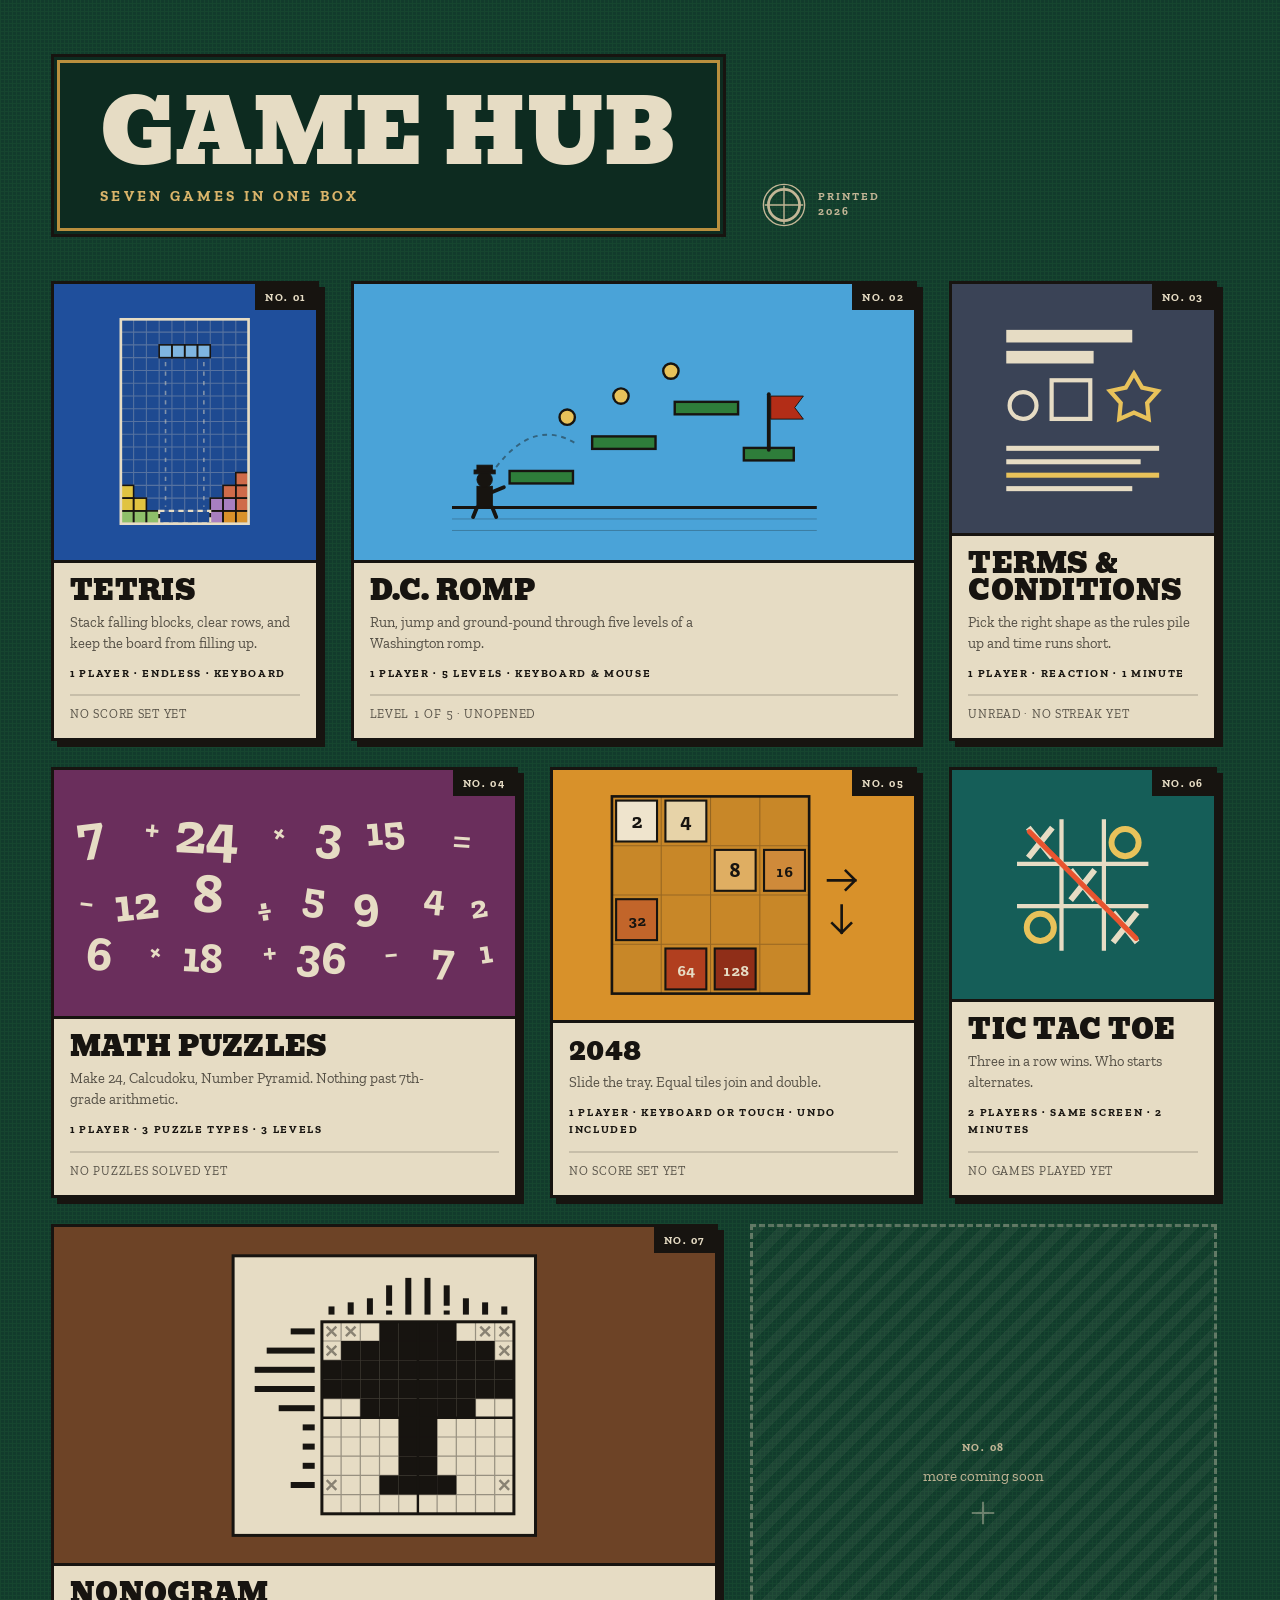
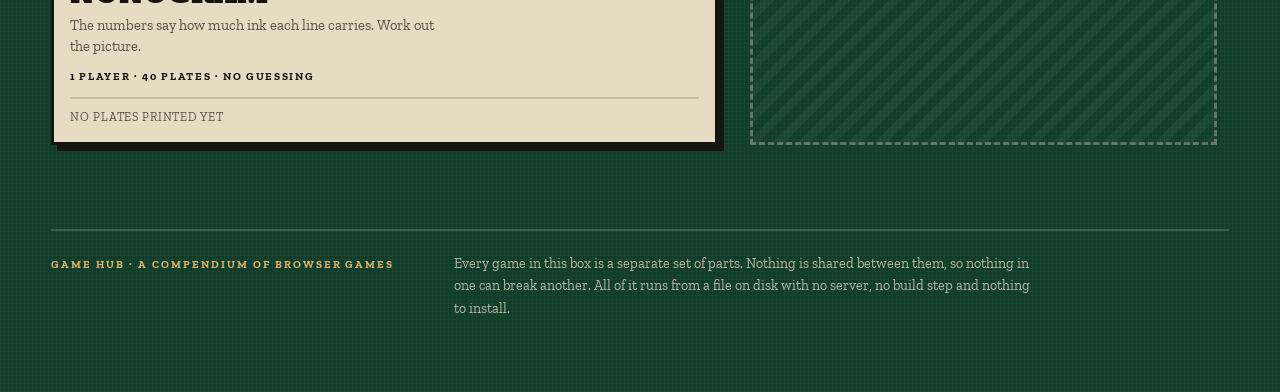
==== index.html @ 022b52f9 "Terms & Conditions: a How to play drawer on the menu The menu said one line and nothing else, delibe" ====
<!DOCTYPE html>
<html lang="en">
<head>
<meta charset="UTF-8">
<meta name="viewport" content="width=device-width, initial-scale=1.0">
<title>Game Hub</title>
<meta name="description" content="A boxed compendium of small browser games. Seven printed boards, one table, room for the next one.">
<link rel="stylesheet" href="type.css">
<link rel="stylesheet" href="hub.css">
</head>
<body>

<header class="lid">
  <div class="lid__plate">
    <h1 class="lid__word">Game&nbsp;Hub</h1>
    <p class="lid__set"><span data-count>&nbsp;</span> games in one box</p>
  </div>
  <div class="lid__stamp">
    <svg class="rosette" viewBox="0 0 48 48" aria-hidden="true" focusable="false">
      <circle cx="24" cy="24" r="22.5" fill="none" stroke="currentColor" stroke-width="1.5"/>
      <circle cx="24" cy="24" r="17" fill="none" stroke="currentColor" stroke-width="3"/>
      <path d="M24 3v42M3 24h42" stroke="currentColor" stroke-width="1.5"/>
    </svg>
    <p class="lid__printed">Printed<br>2026</p>
  </div>
</header>

<main class="tray">

  <!-- ── NO. 01 ─────────────────────────────────────────────── -->
  <a class="board board--tetris" href="games/tetris/index.html">
    <span class="board__field">
      <svg class="board__art" viewBox="0 0 130 202" role="img" aria-label="A printed Tetris well part filled, with a four-square bar falling toward the gap that completes the bottom row">
        <rect x="5" y="5" width="120" height="192" class="ink-fill-8"/>
        <g class="ink-line-15" stroke-width="1"><path d="M17 5v192M29 5v192M41 5v192M53 5v192M65 5v192M77 5v192M89 5v192M101 5v192M113 5v192M5 17h120M5 29h120M5 41h120M5 53h120M5 65h120M5 77h120M5 89h120M5 101h120M5 113h120M5 125h120M5 137h120M5 149h120M5 161h120M5 173h120M5 185h120"/></g>
        <g class="art-piece">
          <rect x="113" y="149" width="12" height="12" fill="#cf6b4a"/><rect x="5" y="161" width="12" height="12" fill="#e0c341"/><rect x="101" y="161" width="12" height="12" fill="#cf6b4a"/><rect x="113" y="161" width="12" height="12" fill="#cf6b4a"/><rect x="5" y="173" width="12" height="12" fill="#e0c341"/><rect x="17" y="173" width="12" height="12" fill="#e0c341"/><rect x="89" y="173" width="12" height="12" fill="#a87fc0"/><rect x="101" y="173" width="12" height="12" fill="#a87fc0"/><rect x="113" y="173" width="12" height="12" fill="#cf6b4a"/><rect x="5" y="185" width="12" height="12" fill="#8fbf6a"/><rect x="17" y="185" width="12" height="12" fill="#8fbf6a"/><rect x="29" y="185" width="12" height="12" fill="#8fbf6a"/><rect x="89" y="185" width="12" height="12" fill="#a87fc0"/><rect x="101" y="185" width="12" height="12" fill="#d8912a"/><rect x="113" y="185" width="12" height="12" fill="#d8912a"/><rect x="41" y="29" width="12" height="12" fill="#7fb5e0"/><rect x="53" y="29" width="12" height="12" fill="#7fb5e0"/><rect x="65" y="29" width="12" height="12" fill="#7fb5e0"/><rect x="77" y="29" width="12" height="12" fill="#7fb5e0"/>
          <g fill="none" stroke="#171410" stroke-width="1.5"><rect x="113" y="149" width="12" height="12"/><rect x="5" y="161" width="12" height="12"/><rect x="101" y="161" width="12" height="12"/><rect x="113" y="161" width="12" height="12"/><rect x="5" y="173" width="12" height="12"/><rect x="17" y="173" width="12" height="12"/><rect x="89" y="173" width="12" height="12"/><rect x="101" y="173" width="12" height="12"/><rect x="113" y="173" width="12" height="12"/><rect x="5" y="185" width="12" height="12"/><rect x="17" y="185" width="12" height="12"/><rect x="29" y="185" width="12" height="12"/><rect x="89" y="185" width="12" height="12"/><rect x="101" y="185" width="12" height="12"/><rect x="113" y="185" width="12" height="12"/><rect x="41" y="29" width="12" height="12"/><rect x="53" y="29" width="12" height="12"/><rect x="65" y="29" width="12" height="12"/><rect x="77" y="29" width="12" height="12"/></g>
        </g>
        <path d="M47 45V181M83 45V181" fill="none" stroke="currentColor" stroke-width="1.5" opacity=".5" stroke-dasharray="4 5"/>
        <rect x="41" y="185" width="48" height="12" fill="none" stroke="currentColor" stroke-width="2" stroke-dasharray="5 4"/>
        <rect x="5" y="5" width="120" height="192" fill="none" stroke="currentColor" stroke-width="2.5"/>
      </svg>
      <span class="board__no">No.&nbsp;01</span>
    </span>
    <span class="board__foot">
      <span class="board__title">Tetris</span>
      <span class="board__rule">Stack falling blocks, clear rows, and keep the board from filling up.</span>
      <span class="board__spec">1 player · endless · keyboard</span>
      <span class="board__record" data-record="tetris">Reading the box&hellip;</span>
    </span>
  </a>

  <!-- ── NO. 02 ─────────────────────────────────────────────── -->
  <a class="board board--romp" href="games/dc-romp/index.html">
    <span class="board__field">
      <svg class="board__art" viewBox="0 0 380 250" role="img" aria-label="A printed side-on platform run with a figure, floating platforms and a finish flag">
        <path d="M0 214h380" stroke="currentColor" stroke-width="3"/>
        <g class="ink-line-15" stroke-width="1"><path d="M0 226h380M0 238h380"/></g>
        <g class="pf">
          <rect x="60" y="176" width="66" height="13"/>
          <rect x="146" y="140" width="66" height="13"/>
          <rect x="232" y="104" width="66" height="13"/>
          <rect x="304" y="152" width="52" height="13"/>
        </g>
        <!-- the runner -->
        <g class="runner" transform="translate(22 178)">
          <rect x="4" y="14" width="16" height="22"/>
          <circle cx="12" cy="7" r="8"/>
          <rect x="1" y="-3" width="22" height="4"/>
          <rect x="4" y="-8" width="16" height="6"/>
          <path d="M4 36 0 46M20 36l4 10" stroke-width="4" stroke-linecap="round" fill="none"/>
          <path d="M20 20l12-5" stroke-width="4" stroke-linecap="round" fill="none"/>
        </g>
        <!-- arc of the jump -->
        <path class="arc" d="M46 172q40-52 84-24" fill="none" stroke-width="2" stroke-dasharray="5 5"/>
        <!-- collectibles -->
        <g class="pickup">
          <circle cx="120" cy="120" r="8"/><circle cx="176" cy="98" r="8"/><circle cx="228" cy="72" r="8"/>
        </g>
        <!-- flag -->
        <g class="flag" transform="translate(330 96)">
          <path d="M0 0v58" stroke-width="4" stroke-linecap="round" fill="none"/>
          <path d="M2 2h34l-9 12 9 12H2z"/>
        </g>
      </svg>
      <span class="board__no">No.&nbsp;02</span>
    </span>
    <span class="board__foot">
      <span class="board__title">D.C. Romp</span>
      <span class="board__rule">Run, jump and ground-pound through five levels of a Washington romp.</span>
      <span class="board__spec">1 player · 5 levels · keyboard &amp; mouse</span>
      <span class="board__record" data-record="romp">Reading the box&hellip;</span>
    </span>
  </a>

  <!-- ── NO. 03 ─────────────────────────────────────────────── -->
  <a class="board board--terms" href="games/terms-and-conditions/index.html">
    <span class="board__field">
      <svg class="board__art" viewBox="0 0 250 250" role="img" aria-label="A printed slip: a bold headline over three shapes of different sizes, with lines of small print below, one of them marked">
        <g fill="currentColor">
          <rect x="34" y="32" width="150" height="15"/>
          <rect x="34" y="57" width="104" height="15"/>
        </g>
        <g fill="none" stroke="currentColor" stroke-width="5" stroke-linejoin="miter">
          <circle cx="54" cy="122" r="16"/>
          <rect x="88" y="92" width="46" height="46"/>
        </g>
        <path class="mark-clause" d="M186 84L195.7 100.7L214.5 104.7L201.7 119.1L203.6 138.3L186 130.5L168.4 138.3L170.3 119.1L157.5 104.7L176.3 100.7z" fill="none" stroke-width="5" stroke-linejoin="miter"/>
        <g fill="currentColor">
          <rect x="34" y="170" width="182" height="6"/>
          <rect x="34" y="186" width="160" height="6"/>
          <rect x="34" y="218" width="150" height="6"/>
        </g>
        <rect class="mark-clause-lit" x="34" y="202" width="182" height="6"/>
      </svg>
      <span class="board__no">No.&nbsp;03</span>
    </span>
    <span class="board__foot">
      <span class="board__title">Terms &amp; Conditions</span>
      <span class="board__rule">Pick the right shape as the rules pile up and time runs short.</span>
      <span class="board__spec">1 player · reaction · 1 minute</span>
      <span class="board__record" data-record="terms">Reading the box&hellip;</span>
    </span>
  </a>

  <!-- ── NO. 04 ─────────────────────────────────────────────── -->
  <a class="board board--math" href="games/math-puzzles/index.html">
    <span class="board__field">
      <svg class="board__art" viewBox="16 8 452 188" role="img" aria-label="Printed numerals and arithmetic signs scattered loose across the board">
        <g fill="currentColor" font-family="Slab, Georgia, serif" font-weight="700" text-anchor="middle">
          <text x="38" y="58" font-size="58" transform="rotate(-7 38 58)">7</text>
          <text x="100" y="46" font-size="38" transform="rotate(6 100 46)">+</text>
          <text x="158" y="60" font-size="62" transform="rotate(3 158 60)">24</text>
          <text x="238" y="48" font-size="34" transform="rotate(-11 238 48)">×</text>
          <text x="288" y="58" font-size="54" transform="rotate(8 288 58)">3</text>
          <text x="350" y="50" font-size="44" transform="rotate(-5 350 50)">15</text>
          <text x="430" y="58" font-size="36" transform="rotate(4 430 58)">=</text>
          <text x="30" y="124" font-size="36" transform="rotate(7 30 124)">−</text>
          <text x="86" y="130" font-size="50" transform="rotate(-6 86 130)">12</text>
          <text x="160" y="122" font-size="60" transform="rotate(4 160 122)">8</text>
          <text x="222" y="132" font-size="38" transform="rotate(-9 222 132)">÷</text>
          <text x="272" y="122" font-size="46" transform="rotate(9 272 122)">5</text>
          <text x="330" y="130" font-size="52" transform="rotate(-4 330 130)">9</text>
          <text x="400" y="120" font-size="40" transform="rotate(6 400 120)">4</text>
          <text x="450" y="128" font-size="34" transform="rotate(-10 450 128)">2</text>
          <text x="44" y="184" font-size="52" transform="rotate(5 44 184)">6</text>
          <text x="106" y="174" font-size="32" transform="rotate(-8 106 174)">×</text>
          <text x="154" y="186" font-size="46" transform="rotate(3 154 186)">18</text>
          <text x="228" y="176" font-size="36" transform="rotate(-6 228 176)">+</text>
          <text x="280" y="186" font-size="50" transform="rotate(7 280 186)">36</text>
          <text x="356" y="178" font-size="34" transform="rotate(-5 356 178)">−</text>
          <text x="410" y="188" font-size="48" transform="rotate(4 410 188)">7</text>
          <text x="458" y="176" font-size="34" transform="rotate(-9 458 176)">1</text>
        </g>
      </svg>
      <span class="board__no">No.&nbsp;04</span>
    </span>
    <span class="board__foot">
      <span class="board__title">Math Puzzles</span>
      <span class="board__rule">Make 24, Calcudoku, Number Pyramid. Nothing past 7th-grade arithmetic.</span>
      <span class="board__spec">1 player · 3 puzzle types · 3 levels</span>
      <span class="board__record" data-record="math">Reading the box&hellip;</span>
    </span>
  </a>

  <!-- ── NO. 05 ─────────────────────────────────────────────── -->
  <a class="board board--2048" href="games/2048/index.html">
    <span class="board__field">
      <svg class="board__art" viewBox="58 16 248 204" role="img" aria-label="A printed four by four tray of numbered tiles">
        <rect x="66" y="24" width="188" height="188" class="ink-fill-8"/>
        <rect x="66" y="24" width="188" height="188" fill="none" stroke="currentColor" stroke-width="2.5"/>
        <g class="ink-line-15" stroke-width="1"><path d="M113 24v188M160 24v188M207 24v188M66 71h188M66 118h188M66 165h188"/></g>
        <g class="tiles">
          <g transform="translate(70 28)"><rect width="39" height="39" fill="#efe4cd"/><rect width="39" height="39" fill="none" stroke="#171410" stroke-width="2"/><text x="19.5" y="26">2</text></g>
          <g transform="translate(117 28)"><rect width="39" height="39" fill="#e7d3a8"/><rect width="39" height="39" fill="none" stroke="#171410" stroke-width="2"/><text x="19.5" y="26">4</text></g>
          <g transform="translate(164 75)"><rect width="39" height="39" fill="#dfae62"/><rect width="39" height="39" fill="none" stroke="#171410" stroke-width="2"/><text x="19.5" y="26">8</text></g>
          <g transform="translate(211 75)"><rect width="39" height="39" fill="#cf8a3a"/><rect width="39" height="39" fill="none" stroke="#171410" stroke-width="2"/><text x="19.5" y="26" class="sm">16</text></g>
          <g transform="translate(70 122)"><rect width="39" height="39" fill="#c2652a"/><rect width="39" height="39" fill="none" stroke="#171410" stroke-width="2"/><text x="19.5" y="26" class="sm">32</text></g>
          <g transform="translate(117 169)"><rect width="39" height="39" fill="#b13f1f"/><rect width="39" height="39" fill="none" stroke="#171410" stroke-width="2"/><text x="19.5" y="26" class="sm rev">64</text></g>
          <g transform="translate(164 169)"><rect width="39" height="39" fill="#8f2e18"/><rect width="39" height="39" fill="none" stroke="#171410" stroke-width="2"/><text x="19.5" y="26" class="sm rev">128</text></g>
        </g>
        <g class="arrows" stroke="currentColor" stroke-width="2.5" fill="none" stroke-linecap="square">
          <path d="M272 104h26m-9-9 9 9-9 9"/>
          <path d="M285 128v26m-9-9 9 9 9-9"/>
        </g>
      </svg>
      <span class="board__no">No.&nbsp;05</span>
    </span>
    <span class="board__foot">
      <span class="board__title">2048</span>
      <span class="board__rule">Slide the tray. Equal tiles join and double.</span>
      <span class="board__spec">1 player · keyboard or touch · undo included</span>
      <span class="board__record" data-record="2048">Reading the box&hellip;</span>
    </span>
  </a>

  <!-- ── NO. 06 ─────────────────────────────────────────────── -->
  <a class="board board--ttt" href="games/tic-tac-toe/index.html">
    <span class="board__field">
      <svg class="board__art" viewBox="20 20 210 210" role="img" aria-label="A printed noughts and crosses grid with a winning line">
        <g stroke="currentColor" stroke-width="5" stroke-linecap="square">
          <path d="M100 50v150M150 50v150M50 100h150M50 150h150"/>
        </g>
        <g class="mark-x" stroke-width="7" stroke-linecap="square" fill="none">
          <path d="M63 60 87 90M87 60 63 90"/>
          <path d="M113 110 137 140M137 110 113 140"/>
          <path d="M163 160 187 190M187 160 163 190"/>
        </g>
        <g class="mark-o" stroke-width="7" fill="none">
          <circle cx="175" cy="75" r="16"/>
          <circle cx="75" cy="175" r="16"/>
        </g>
        <path class="mark-win" d="M62 62 188 188" stroke-width="6" stroke-linecap="round"/>
      </svg>
      <span class="board__no">No.&nbsp;06</span>
    </span>
    <span class="board__foot">
      <span class="board__title">Tic Tac Toe</span>
      <span class="board__rule">Three in a row wins. Who starts alternates.</span>
      <span class="board__spec">2 players · same screen · 2 minutes</span>
      <span class="board__record" data-record="ttt">Reading the box&hellip;</span>
    </span>
  </a>

  <!-- ── NO. 07 ─────────────────────────────────────────────── -->
  <a class="board board--ink" href="games/nonogram/index.html">
    <span class="board__field">
      <svg class="board__art" viewBox="0 0 380 250" role="img" aria-label="A printed logic plate: run-length marks ruled down the two gutters, and the inked squares resolving into a mushroom">
        <rect x="64" y="9" width="252" height="233" fill="#e6dcc4"/>
        <rect x="64" y="9" width="252" height="233" fill="none" stroke="#171410" stroke-width="2.5"/>
        <g fill="#171410"><rect x="112" y="69.5" width="20" height="5"/><rect x="92" y="85.5" width="40" height="5"/><rect x="82" y="101.5" width="50" height="5"/><rect x="82" y="117.5" width="50" height="5"/><rect x="102" y="133.5" width="30" height="5"/><rect x="122" y="149.5" width="10" height="5"/><rect x="122" y="165.5" width="10" height="5"/><rect x="122" y="181.5" width="10" height="5"/><rect x="112" y="197.5" width="20" height="5"/><rect x="143.5" y="51.2" width="5" height="6.8"/><rect x="159.5" y="47.8" width="5" height="10.2"/><rect x="175.5" y="44.4" width="5" height="13.6"/><rect x="191.5" y="54.6" width="5" height="3.4"/><rect x="191.5" y="33.6" width="5" height="17"/><rect x="207.5" y="27.4" width="5" height="30.6"/><rect x="223.5" y="27.4" width="5" height="30.6"/><rect x="239.5" y="54.6" width="5" height="3.4"/><rect x="239.5" y="33.6" width="5" height="17"/><rect x="255.5" y="44.4" width="5" height="13.6"/><rect x="271.5" y="47.8" width="5" height="10.2"/><rect x="287.5" y="51.2" width="5" height="6.8"/></g>
        <g fill="#171410"><rect x="186" y="64" width="16" height="16"/><rect x="202" y="64" width="16" height="16"/><rect x="218" y="64" width="16" height="16"/><rect x="234" y="64" width="16" height="16"/><rect x="154" y="80" width="16" height="16"/><rect x="170" y="80" width="16" height="16"/><rect x="186" y="80" width="16" height="16"/><rect x="202" y="80" width="16" height="16"/><rect x="218" y="80" width="16" height="16"/><rect x="234" y="80" width="16" height="16"/><rect x="250" y="80" width="16" height="16"/><rect x="266" y="80" width="16" height="16"/><rect x="138" y="96" width="16" height="16"/><rect x="154" y="96" width="16" height="16"/><rect x="170" y="96" width="16" height="16"/><rect x="186" y="96" width="16" height="16"/><rect x="202" y="96" width="16" height="16"/><rect x="218" y="96" width="16" height="16"/><rect x="234" y="96" width="16" height="16"/><rect x="250" y="96" width="16" height="16"/><rect x="266" y="96" width="16" height="16"/><rect x="282" y="96" width="16" height="16"/><rect x="138" y="112" width="16" height="16"/><rect x="154" y="112" width="16" height="16"/><rect x="170" y="112" width="16" height="16"/><rect x="186" y="112" width="16" height="16"/><rect x="202" y="112" width="16" height="16"/><rect x="218" y="112" width="16" height="16"/><rect x="234" y="112" width="16" height="16"/><rect x="250" y="112" width="16" height="16"/><rect x="266" y="112" width="16" height="16"/><rect x="282" y="112" width="16" height="16"/><rect x="170" y="128" width="16" height="16"/><rect x="186" y="128" width="16" height="16"/><rect x="202" y="128" width="16" height="16"/><rect x="218" y="128" width="16" height="16"/><rect x="234" y="128" width="16" height="16"/><rect x="250" y="128" width="16" height="16"/><rect x="202" y="144" width="16" height="16"/><rect x="218" y="144" width="16" height="16"/><rect x="202" y="160" width="16" height="16"/><rect x="218" y="160" width="16" height="16"/><rect x="202" y="176" width="16" height="16"/><rect x="218" y="176" width="16" height="16"/><rect x="186" y="192" width="16" height="16"/><rect x="202" y="192" width="16" height="16"/><rect x="218" y="192" width="16" height="16"/><rect x="234" y="192" width="16" height="16"/></g>
        <path d="M142 68l8 8M150 68l-8 8M158 68l8 8M166 68l-8 8M270 68l8 8M278 68l-8 8M286 68l8 8M294 68l-8 8M142 84l8 8M150 84l-8 8M286 84l8 8M294 84l-8 8M142 196l8 8M150 196l-8 8M286 196l8 8M294 196l-8 8" fill="none" stroke="#171410" stroke-width="2" opacity=".45"/>
        <path d="M138 80h160M154 64v160M138 96h160M170 64v160M138 112h160M186 64v160M138 128h160M202 64v160M138 160h160M234 64v160M138 176h160M250 64v160M138 192h160M266 64v160M138 208h160M282 64v160" fill="none" stroke="#171410" stroke-width="1" opacity=".38"/>
        <path d="M138 144h160M218 64v160" fill="none" stroke="#171410" stroke-width="2"/>
        <rect x="138" y="64" width="160" height="160" fill="none" stroke="#171410" stroke-width="2.5"/>
      </svg>
      <span class="board__no">No.&nbsp;07</span>
    </span>
    <span class="board__foot">
      <span class="board__title">Nonogram</span>
      <span class="board__rule">The numbers say how much ink each line carries. Work out the picture.</span>
      <span class="board__spec">1 player &middot; 40 plates &middot; no guessing</span>
      <span class="board__record" data-record="ink">Reading the box&hellip;</span>
    </span>
  </a>

  <div class="slot">
    <span class="slot__no" data-next-no>No.&nbsp;08</span>
    <p class="slot__line">more coming soon</p>
    <svg class="slot__cut" viewBox="0 0 40 40" aria-hidden="true" focusable="false">
      <path d="M20 8v24M8 20h24" stroke="currentColor" stroke-width="2.5" stroke-linecap="square"/>
    </svg>
  </div>

</main>

<footer class="colophon">
  <p class="colophon__set">Game Hub &middot; a compendium of browser games</p>
  <p class="colophon__note">Every game in this box is a separate set of parts. Nothing is shared between them, so nothing in one can break another. All of it runs from a file on disk with no server, no build step and nothing to install.</p>
</footer>

<script src="hub.js"></script>
</body>
</html>
---- type.css ----
﻿/* Game Hub type. Both faces are base64 data URIs on purpose: Chrome refuses to
   fetch @font-face files over file://, and this project must open straight off
   disk. Bevan is the lid face (box titles only). Zilla Slab is everything else.
   Duplicated into every game folder because game folders share nothing. */
@font-face {
  font-family: 'Lid';
  font-style: normal;
  font-weight: 400;
  font-display: block;
  src: url([data-uri]) format('woff2');
}
@font-face {
  font-family: 'Slab';
  font-style: normal;
  font-weight: 400;
  font-display: swap;
  src: url([data-uri]) format('woff2');
}
@font-face {
  font-family: 'Slab';
  font-style: normal;
  font-weight: 700;
  font-display: swap;
  src: url([data-uri]) format('woff2');
}
---- hub.css ----
/* ==========================================================================
   Game Hub — the compendium table.

   The page is the inside of a boxed set: bottle-green baize, the lid propped
   at the top edge, and the games laid out on it as separately printed boards.
   Depth in here is never light: it is one flat plate overlapping another, the
   way die-cut board actually stacks. No gradients, no glass, no blur.
   ========================================================================== */

:root {
  /* the table and the box */
  --table:      #123b2c;
  --table-deep: #0d2b20;
  --table-weft: #16452f;
  --tray:       #6d5a41;
  --tray-cut:   #4a3d2c;

  /* ink and stock */
  --ink:        #171410;
  --ink-70:     rgba(23, 20, 16, .70);
  --ink-30:     rgba(23, 20, 16, .30);
  --ink-15:     rgba(23, 20, 16, .15);
  --ink-08:     rgba(23, 20, 16, .08);
  --paper:      #e6dcc4;
  --paper-dim:  #c3b696;

  /* the one reserved colour: the action */
  --red:        #b32d17;
  --red-lit:    #e8542f;

  /* printed fields, one per game */
  --f-tetris:   #1f4f9c;
  --f-2048:     #d8912a;
  --f-ttt:      #155e58;
  --f-math:     #6a2e5c;
  --f-romp:     #4aa3d8;
  --f-terms:    #3a4356;
  --f-ink:      #6d4326;

  --edge:       6px;   /* the thickness of a board */
  --gap:        26px;
}

* { box-sizing: border-box; }

html {
  background: var(--table);
  /* woven baize: hard-stop lines only, no soft blending */
  background-image:
    repeating-linear-gradient(90deg, var(--table-weft) 0 1px, transparent 1px 4px),
    repeating-linear-gradient(0deg,  var(--table-weft) 0 1px, transparent 1px 4px);
  color: var(--paper);
  -webkit-text-size-adjust: 100%;
}

body {
  margin: 0;
  font: 400 16px/1.55 Slab, Georgia, serif;
  min-height: 100%;
  padding: 0 clamp(16px, 4vw, 56px) 72px;
}

/* browser surfaces get the palette too ------------------------------------ */
::selection { background: var(--red); color: var(--paper); }
:focus-visible {
  outline: 3px solid var(--red-lit);
  outline-offset: 3px;
}
html { scrollbar-color: var(--tray) var(--table-deep); }
::-webkit-scrollbar { width: 13px; height: 13px; }
::-webkit-scrollbar-track { background: var(--table-deep); }
::-webkit-scrollbar-thumb { background: var(--tray); border: 3px solid var(--table-deep); }
::-webkit-scrollbar-thumb:hover { background: #85704f; }

/* ── the lid, propped at the top edge ─────────────────────────────────── */

.lid {
  display: flex;
  align-items: flex-end;
  gap: clamp(16px, 3vw, 36px);
  max-width: 1320px;
  margin: 0 auto;
  padding: clamp(28px, 5vw, 54px) 0 clamp(26px, 4vw, 44px);
}

.lid__plate {
  position: relative;
  background: var(--table-deep);
  border: 3px solid var(--ink);
  box-shadow: inset 0 0 0 3px var(--table-deep), inset 0 0 0 6px #b98f3e;
  padding: clamp(20px, 3.4vw, 32px) clamp(24px, 4.4vw, 46px) clamp(18px, 2.8vw, 26px);
}

.lid__word {
  font: 400 clamp(40px, 8.5vw, 88px)/1 Lid, Georgia, serif;
  letter-spacing: .012em;
  margin: 0;
  color: var(--paper);
  text-transform: uppercase;
}

.lid__set {
  margin: .5em 0 0;
  font-size: clamp(12px, 1.5vw, 15px);
  font-weight: 700;
  letter-spacing: .22em;
  text-transform: uppercase;
  color: #d9b46a;
}

.lid__stamp {
  display: flex;
  align-items: center;
  gap: 12px;
  padding-bottom: 10px;
  color: var(--paper-dim);
}

.rosette { width: 44px; height: 44px; flex: none; }

.lid__printed {
  margin: 0;
  font-size: 11px;
  font-weight: 700;
  line-height: 1.35;
  letter-spacing: .18em;
  text-transform: uppercase;
}

/* ── the tray: boards laid out on the table ───────────────────────────── */

/* A drawn plan, not an auto-fitting card soup: twelve columns, with widths
   cycling 5-4-3 by position rather than by a class on each board.

   Adding a game is one <a class="board"> element and no CSS edit: the cycle
   assigns its width, and the empty slot always ends on the last column line
   (grid-column-end: -1), so it stretches to close whatever the last row of
   boards left open. Five games, six, seven or twelve all come out flush. */
.tray {
  display: grid;
  grid-template-columns: repeat(12, 1fr);
  /* Cards in a row share a height, so every top and every bottom lines up.
     Widths still differ — that is the plan — but the row reads as one band. */
  align-items: stretch;
  gap: var(--gap);
  max-width: 1320px;
  margin: 0 auto;
  /* the cut edges sit inside the page, never past it */
  padding: 0 var(--edge) var(--edge) 0;
}

.board,
.slot {
  --field: var(--tray);
  --on-field: var(--paper);
  position: relative;
  display: flex;
  flex-direction: column;
  min-width: 0;
  text-decoration: none;
  color: var(--ink);
}

/* The tray is a hand-composed plan rather than a repeating cycle: each board
   is given its width and its drawing ceiling on its own line, below, next to
   its field colour. Rows add up to 12 and every row shares one height, so a
   tall narrow board sits beside a wide short one with both edges level.
   Adding a game means giving it a span there and re-checking the row sums. */

/* the printed face of the board */
.board__field {
  position: relative;
  /* Grows into the height the row hands down, with the drawing centred in
     it rather than pinned to the top. */
  flex: 1 1 auto;
  display: flex;
  align-items: center;
  justify-content: center;
  background: var(--field);
  color: var(--on-field);
  border: 3px solid var(--ink);
  padding: 18px;
  margin-right: var(--edge);
  /* the board's own cut edge: a flat plate under it, and nothing else. No
     blur anywhere in this system — depth is one flat plate over another. */
  box-shadow: var(--edge) var(--edge) 0 0 var(--ink);
  transition: transform .16s cubic-bezier(.2, .9, .3, 1), box-shadow .16s cubic-bezier(.2, .9, .3, 1);
}

/* Height follows the drawing up to the board's own ceiling, so the row is a
   composed plan of different sizes rather than a band of equal plates — and
   a narrow board can never out-grow a wide one. */
.board__art {
  display: block;
  width: 100%;
  height: auto;
  max-height: var(--art-cap, 300px);
  color: var(--on-field);
}

/* the set number, printed into the corner of every board */
.board__no {
  position: absolute;
  top: 0;
  right: 0;
  background: var(--ink);
  color: var(--paper);
  font-size: 11px;
  font-weight: 700;
  letter-spacing: .14em;
  text-transform: uppercase;
  padding: 5px 10px 4px;
}

/* the glued-on label strip along the bottom of the board */
.board__foot {
  /* Cover the field's lower shadow at rest as well as during hover. */
  position: relative;
  display: block;
  background: var(--paper);
  color: var(--ink);
  border: 3px solid var(--ink);
  border-top: 0;
  margin-right: var(--edge);
  padding: 14px 16px 15px;
  box-shadow: var(--edge) var(--edge) 0 0 var(--ink);
  transition: transform .16s cubic-bezier(.2, .9, .3, 1), box-shadow .16s cubic-bezier(.2, .9, .3, 1);
}

.board__title {
  display: block;
  font: 400 clamp(21px, 2.3vw, 27px)/1 Lid, Georgia, serif;
  text-transform: uppercase;
  letter-spacing: .01em;
}

.board__rule {
  display: block;
  margin-top: 8px;
  font-size: 14.5px;
  line-height: 1.45;
  max-width: 46ch;
  color: var(--ink-70);
}

.board__spec {
  display: block;
  margin-top: 11px;
  font-size: 11px;
  font-weight: 700;
  letter-spacing: .15em;
  text-transform: uppercase;
  color: var(--ink);
}

/* the printed record strip: what the box remembers about you */
.board__record {
  display: block;
  margin-top: 12px;
  padding-top: 9px;
  border-top: 2px solid var(--ink-15);
  font-size: 12px;
  font-weight: 700;
  letter-spacing: .09em;
  text-transform: uppercase;
  font-variant-numeric: tabular-nums;
  color: var(--ink);
}

.board__record--none { color: var(--ink-70); font-weight: 400; letter-spacing: .06em; }

/* picking up a board */
.board:hover .board__field,
.board:hover .board__foot,
.board:focus-visible .board__field,
.board:focus-visible .board__foot {
  transform: translate(-3px, -3px);
  box-shadow: calc(var(--edge) + 3px) calc(var(--edge) + 3px) 0 0 var(--ink);
}
.board:hover .board__foot,
.board:focus-visible .board__foot {
  box-shadow: calc(var(--edge) + 3px) calc(var(--edge) + 3px) 0 0 var(--ink);
}
.board:active .board__field,
.board:active .board__foot { transform: translate(1px, 1px); }

.board:hover .board__title,
.board:focus-visible .board__title { color: var(--red); }

.board:focus-visible { outline: none; }
.board:focus-visible .board__field { outline: 3px solid var(--red-lit); outline-offset: 4px; }

/* the fields, one per game */
/* colour, width and drawing ceiling, one line each. Row 1 is 3+6+3,
   row 2 is 6+3+3, row 3 is 8 with the open slot closing it at 4. */
.board--tetris { --field: var(--f-tetris); --on-field: var(--paper); grid-column: span 3; --art-cap: 215px; }
.board--romp   { --field: var(--f-romp);   --on-field: var(--ink);   grid-column: span 6; --art-cap: 240px; }
.board--terms  { --field: var(--f-terms);  --on-field: var(--paper); grid-column: span 3; --art-cap: 210px; }
.board--math   { --field: var(--f-math);   --on-field: var(--paper); grid-column: span 5; --art-cap: 192px; }
.board--2048   { --field: var(--f-2048);   --on-field: var(--ink);   grid-column: span 4; --art-cap: 214px; }
.board--ttt    { --field: var(--f-ttt);    --on-field: var(--paper); grid-column: span 3; --art-cap: 178px; }
.board--ink    { --field: var(--f-ink);    --on-field: var(--paper); grid-column: span 7; --art-cap: 300px; }

/* 2048 is a perfect square. It takes its height from its own width rather
   than from the row, which only works because it is the tallest thing in
   its row and therefore sets that height for everyone else. align-self is
   start so a stretched height can never win and squash the ratio — if the
   row ever grows past it, the square survives and its foot sits high. */
.board--2048 { aspect-ratio: 1; align-self: start; }

/* ── drawn components inside the boards ──────────────────────────────── */

.ink-fill-8  { fill: var(--ink-08); }
.ink-line-15 { stroke: currentColor; opacity: .28; fill: none; }

.tiles text {
  font: 700 19px/1 Slab, Georgia, serif;
  fill: var(--ink);
  text-anchor: middle;
  font-variant-numeric: tabular-nums;
}
.tiles text.sm { font-size: 15px; }
.tiles text.rev { fill: var(--paper); }

.mark-x { stroke: var(--paper); }
.mark-o { stroke: #e8c25a; }
.mark-win { stroke: var(--red-lit); fill: none; }

/* Terms & Conditions: the clause that overrides is the live thing on the slip,
   and the shape it points at is marked to match. Gold, not red — this is state
   the sheet is reporting, not a control. */
.mark-clause { stroke: #e8c25a; }
.mark-clause-lit { fill: #e8c25a; }

.pf rect { fill: #2e7d3a; stroke: var(--ink); stroke-width: 2.5; }
.runner  { fill: var(--ink); stroke: var(--ink); }
.arc     { stroke: var(--ink); opacity: .45; }
.pickup circle { fill: #e8c25a; stroke: var(--ink); stroke-width: 2.5; }
.flag    { fill: var(--red); stroke: var(--ink); }

/* ── the open space in the tray ──────────────────────────────────────── */

/* The slot closes the last row. The plan is composed by hand now, so its
   width is stated rather than derived: Nonogram takes 7 of the last row and
   the slot takes the 5 that are left. Move a board and this is the other
   number to re-check. */
.slot {
  grid-column: span 12;
  min-height: 246px;
  margin-right: var(--edge);
  display: flex;
  flex-direction: column;
  align-items: center;
  justify-content: center;
  gap: 10px;
  padding: 26px 18px;
  color: var(--paper-dim);
  border: 3px dashed rgba(230, 220, 196, .34);
  background:
    repeating-linear-gradient(135deg,
      rgba(230, 220, 196, .05) 0 9px,
      transparent 9px 18px);
}

.slot__no {
  font-size: 11px;
  font-weight: 700;
  letter-spacing: .16em;
  text-transform: uppercase;
}

.slot__line {
  margin: 0;
  text-align: center;
  font-size: 15px;
  line-height: 1.35;
  color: var(--paper-dim);
}

.slot__cut { width: 34px; height: 34px; color: rgba(230, 220, 196, .4); }

.slot { grid-column: span 5; }

/* ── colophon ─────────────────────────────────────────────────────────── */

.colophon {
  max-width: 1320px;
  margin: clamp(44px, 7vw, 78px) auto 0;
  padding-top: 22px;
  border-top: 2px solid rgba(230, 220, 196, .2);
  display: flex;
  flex-wrap: wrap;
  gap: 10px clamp(24px, 5vw, 60px);
  align-items: baseline;
}

.colophon__set {
  margin: 0;
  flex: none;
  font-size: 11px;
  font-weight: 700;
  letter-spacing: .18em;
  text-transform: uppercase;
  color: #d9b46a;
}

.colophon__note {
  margin: 0;
  flex: 1 1 380px;
  max-width: 72ch;
  font-size: 14px;
  line-height: 1.6;
  color: rgba(230, 220, 196, .78);
}

/* ── opening the box ──────────────────────────────────────────────────── */

/* The intro is built by hub.js, never by the markup, so a browser with no
   JavaScript gets the finished page and nothing to clean up. Every class here
   is removed when it ends, which is what makes the last frame of the opening
   and the resting page the same thing rather than two things that resemble
   each other. */

.boot-stage {
  position: relative;
  transform-origin: 0 0;
}

/* The box, drawn as a window onto the top of the page rather than as walls
   around the whole of it — which is what lets the cards inside be big enough
   to read. One element does both jobs: its concentric outer shadows are the
   chipboard walls, and the last one is a spread wide enough to hide
   everything beyond the window.

   It lives inside .boot-stage, so the single transform that flies the view in
   scales the box and the cards together with no second animation to keep in
   step. Its rect is set from JS and sized so that at scale(1) all four walls
   are outside the viewport — which is why it can simply be removed at the end
   with nothing fading away in view. */
.boot-frame {
  position: absolute;
  z-index: 2;
  pointer-events: none;
  box-shadow:
    0 0 0 3px var(--ink),
    0 0 0 29px var(--tray),
    0 0 0 32px var(--ink),
    0 0 0 6000px var(--table);
}

/* Before the box exists: hide the contents but keep the baize, so what shows
   is an empty table rather than a blank page or a flash of the finished one. */
html.boot-hold body { visibility: hidden; }

/* `scrollbar-gutter` keeps the gutter reserved while scrolling is locked.
   Without it the page measures ~15px wider during the opening than it does at
   rest, and the whole layout snaps sideways when the class comes off. */
html.booting { scrollbar-gutter: stable; }
html.booting,
html.booting body { overflow: hidden; }

/* The contents need no hiding of their own: the cloth covers the window and
   the frame occludes everything past it. Only the lid is held back, because
   the tag does not arrive until the cover lands on it. */
html.booting .lid { opacity: 0; }

.boot {
  position: fixed;
  inset: 0;
  z-index: 100;
}

/* The cloth over the contents while the box is closed. It is set to the same
   rect as the frame and scales with it, so the chipboard is visible around it
   from the first frame — a closed box, not a sign — and it fades as the cover
   comes off to reveal the boards already sitting in the tray. */
.boot-cloth {
  position: absolute;
  z-index: 3;
  background: var(--table-deep);
  background-image:
    repeating-linear-gradient(90deg, var(--table-weft) 0 1px, transparent 1px 4px),
    repeating-linear-gradient(0deg,  var(--table-weft) 0 1px, transparent 1px 4px);
}

/* Carries the flight from the whole face of the closed box to the tag in the
   top-left corner. The size is animated as width/height rather than as a
   scale, so the 3px keyline and the gold rule stay printed weight at every
   size instead of growing with the plate — a bigger lid, not a photograph of
   a smaller one. The transform is left free for the tilt of the lift, so its
   origin is the middle rather than the corner. */
.boot__cover { position: fixed; transform-origin: 50% 50%; }
.boot__cover .lid__plate {
  width: 100%;
  height: 100%;
  display: flex;
  flex-direction: column;
  justify-content: center;
  align-items: center;
}

/* The wordmark, wrapped so it can be scaled and centred independently of the
   plate around it. At the resting size the plate is exactly its content plus
   padding, so centring a fit-content block moves nothing and the scale is 1 —
   which is what keeps the last frame identical to the resting page. */
.boot__cover-mark { transform-origin: 50% 50%; }

.boot__skip {
  position: fixed;
  right: clamp(16px, 4vw, 40px);
  bottom: clamp(16px, 4vw, 34px);
  background: none;
  border: 0;
  padding: 8px 2px;
  cursor: pointer;
  font: 700 11px/1 Slab, Georgia, serif;
  letter-spacing: .18em;
  text-transform: uppercase;
  color: rgba(230, 220, 196, .55);
}
.boot__skip:hover { color: var(--paper); }

/* the printed mark by the lid doubles as a way to watch it open again */
.lid__replay {
  background: none;
  border: 0;
  padding: 0;
  margin: 0;
  cursor: pointer;
  color: inherit;
  display: block;
  line-height: 0;
}
.lid__replay:hover { color: var(--paper); }

@media (prefers-reduced-motion: reduce) {
  /* no opening at all — hub.js checks this too and never starts one, so this
     is belt and braces against either state being left on the page */
  html.boot-hold body { visibility: visible; }
  html.booting .lid { opacity: 1; }
  .boot { display: none; }
}

/* ── narrow ───────────────────────────────────────────────────────────── */

/* Two boards to a row, still unequal — 7 and 5, never a pair of matching
   halves. The slot keeps closing the row on its own. */
@media (max-width: 1080px) {
  /* the perfect square belongs to the composed wide plan only */
  .board--2048 { aspect-ratio: auto; }
  /* Two to a row, still unequal, and the pairs keep their character: the
     tall one next to the wide one. */
  .board--tetris { grid-column: span 5; --art-cap: 300px; }
  .board--romp   { grid-column: span 7; --art-cap: 280px; }
  .board--terms  { grid-column: span 5; --art-cap: 220px; }
  .board--math   { grid-column: span 7; --art-cap: 260px; }
  .board--2048   { grid-column: span 7; --art-cap: 240px; }
  .board--ttt    { grid-column: span 5; --art-cap: 200px; }
  .board--ink    { grid-column: span 12; --art-cap: 280px; }
  .slot { grid-column: span 12; }
}

@media (max-width: 700px) {
  :root { --edge: 5px; --gap: 20px; }
  .lid { flex-direction: column; align-items: flex-start; gap: 18px; }
  .lid__stamp { padding-bottom: 0; }
  .tray a.board { grid-column: 1 / -1; --art-cap: 220px; }
  .slot { grid-column: 1 / -1; min-height: 150px; }
  .board__field { padding: 14px; }
}

@media (prefers-reduced-motion: reduce) {
  .board__field, .board__foot { transition: none; }
}
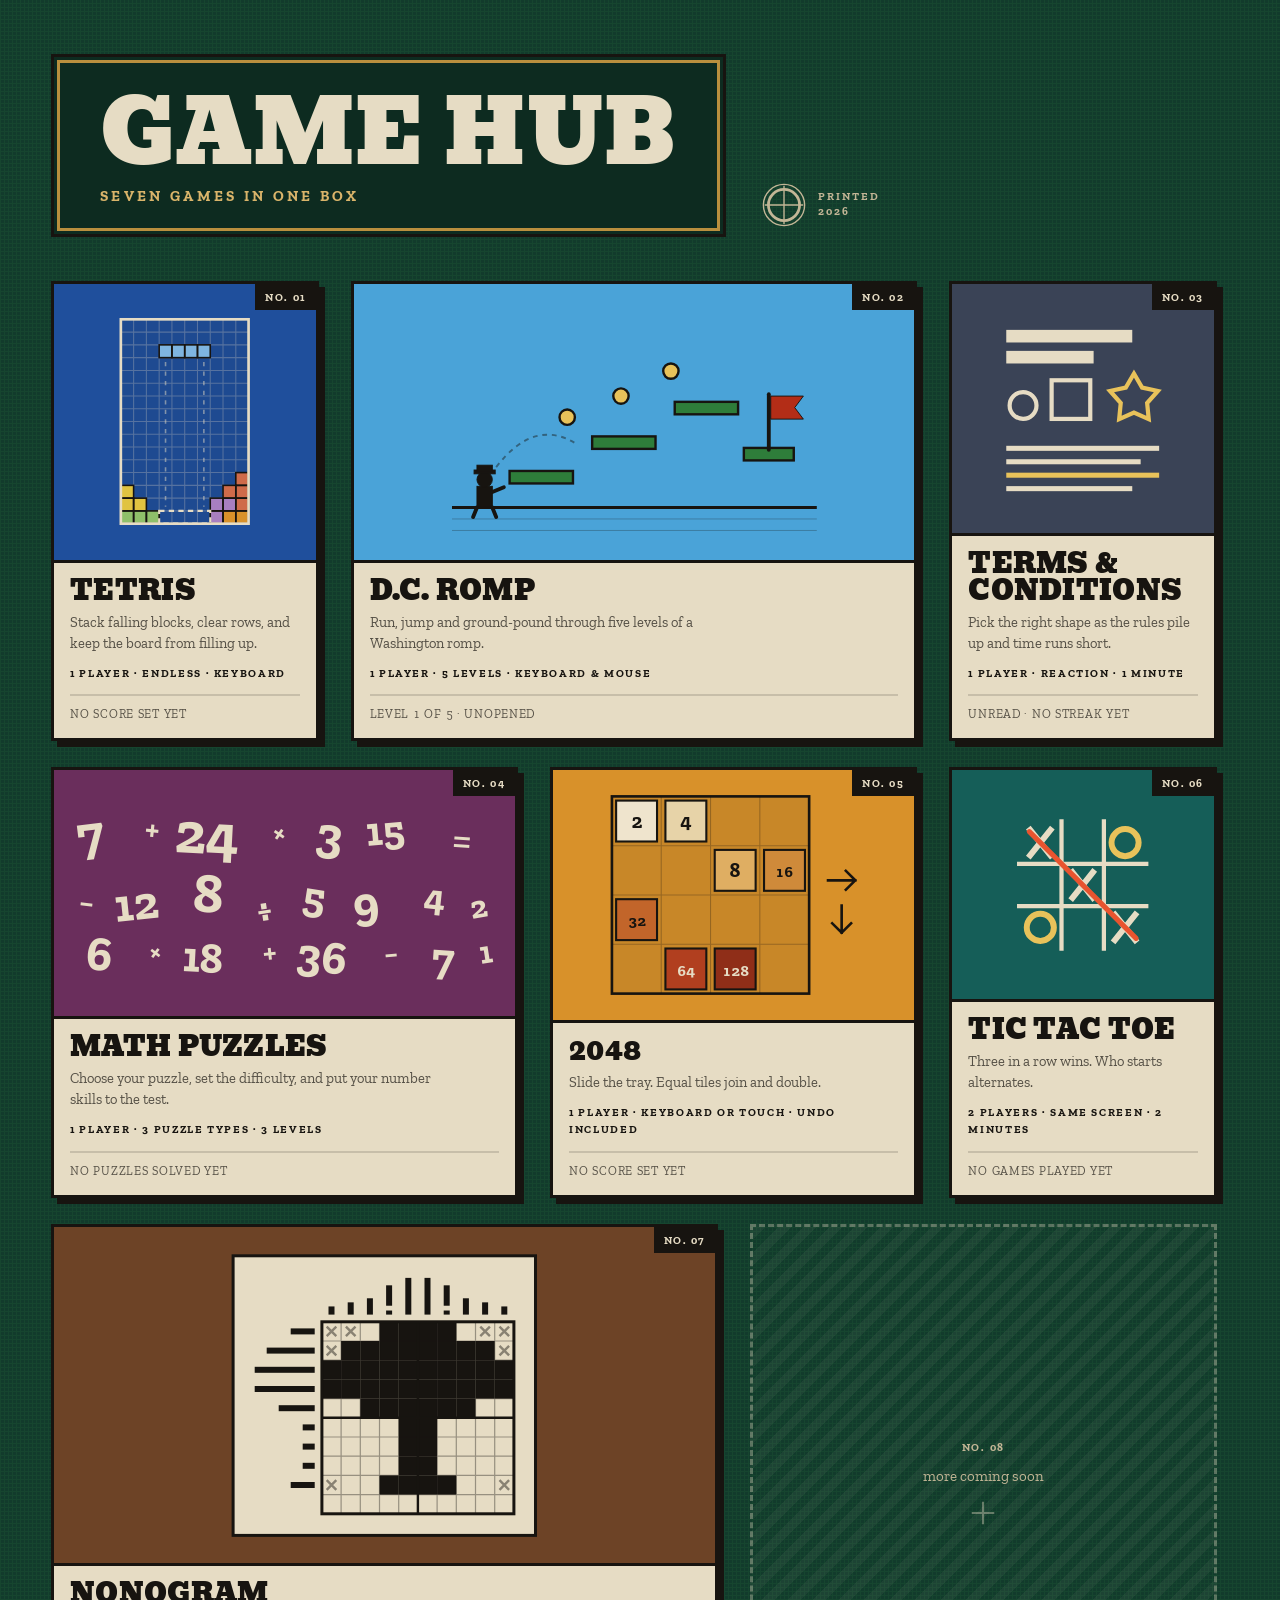
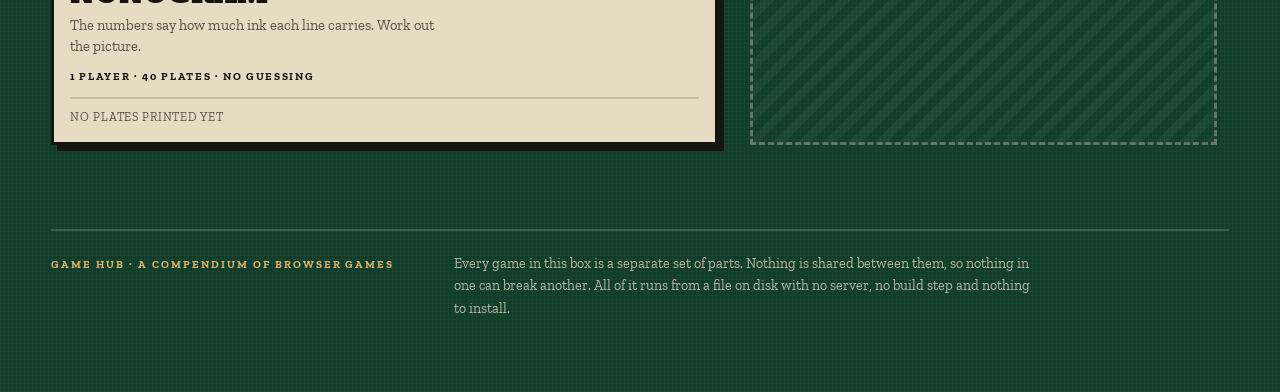
==== commit e61355c5: "Hub: update Math Puzzles summary" ====
--- a/index.html
+++ b/index.html
@@ -158,7 +158,7 @@
     </span>
     <span class="board__foot">
       <span class="board__title">Math Puzzles</span>
-      <span class="board__rule">Make 24, Calcudoku, Number Pyramid. Nothing past 7th-grade arithmetic.</span>
+      <span class="board__rule">Choose your puzzle, set the difficulty, and put your number skills to the test.</span>
       <span class="board__spec">1 player · 3 puzzle types · 3 levels</span>
       <span class="board__record" data-record="math">Reading the box&hellip;</span>
     </span>
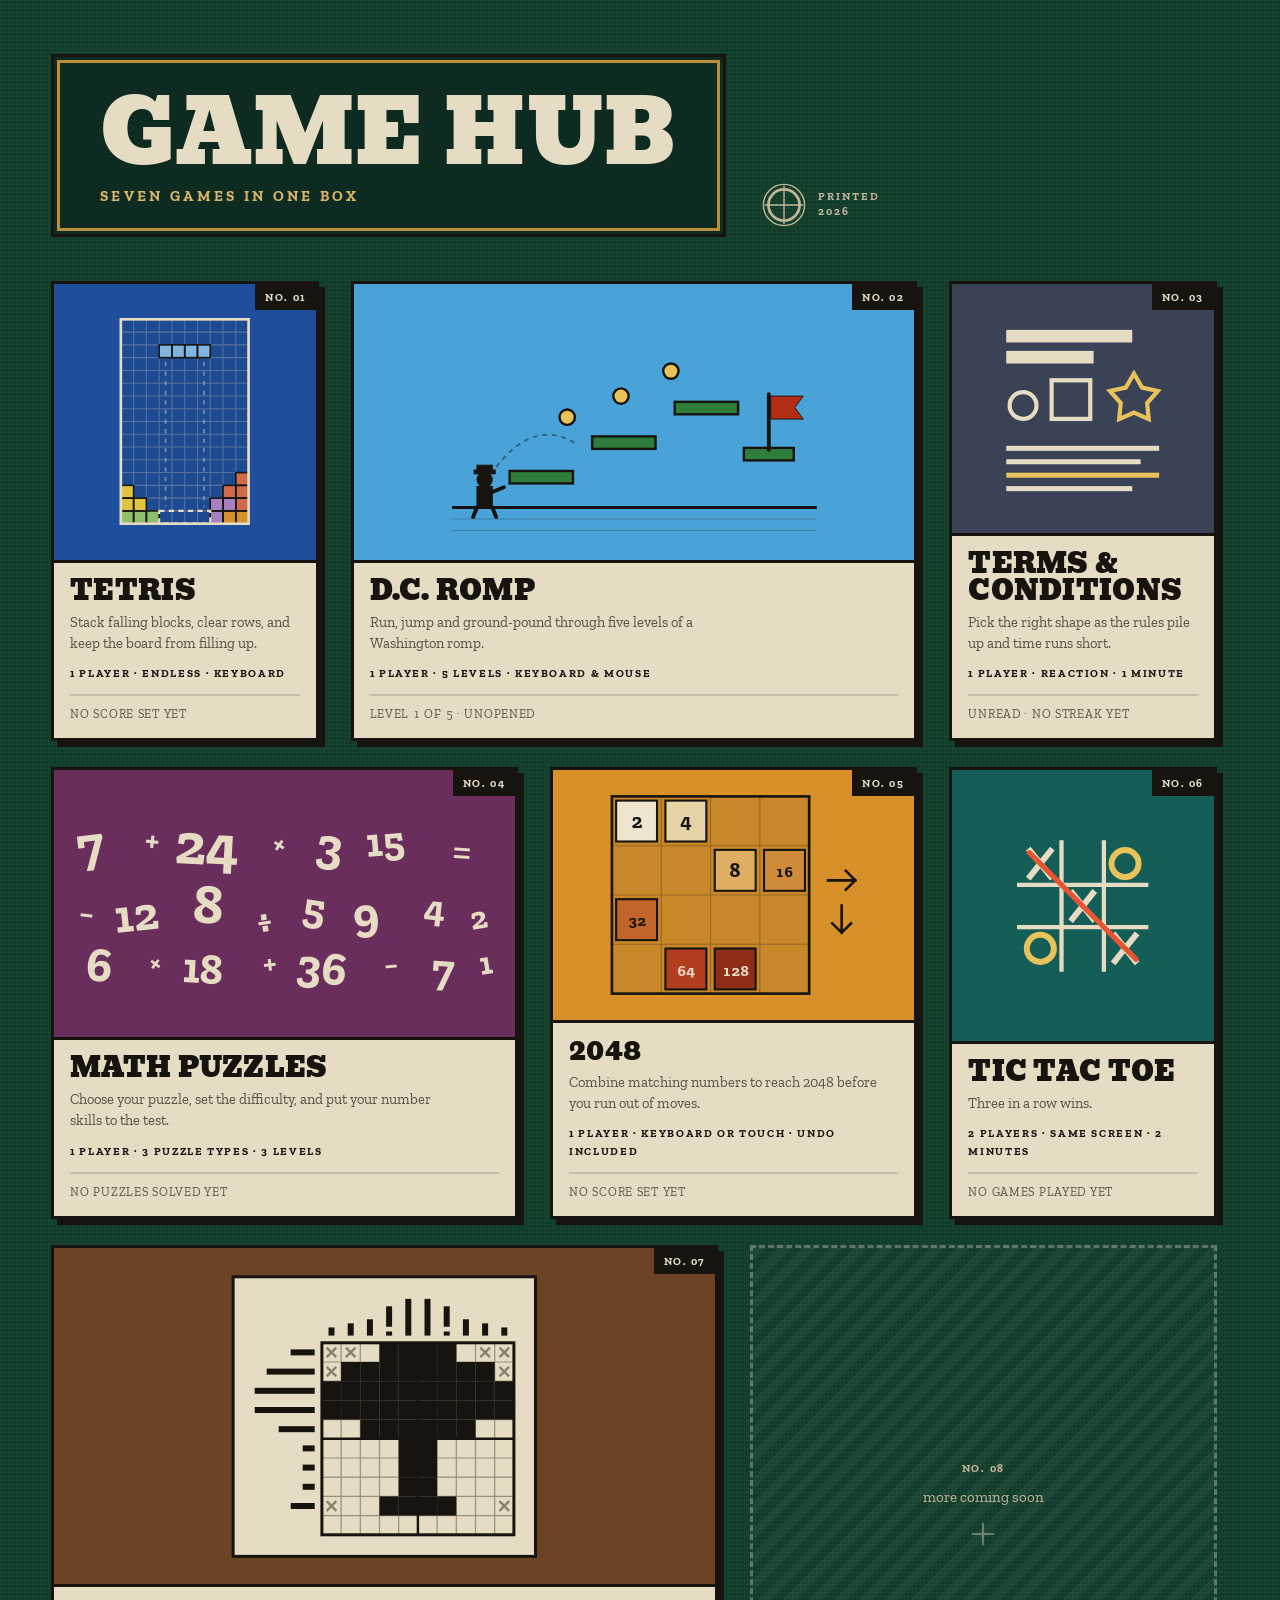
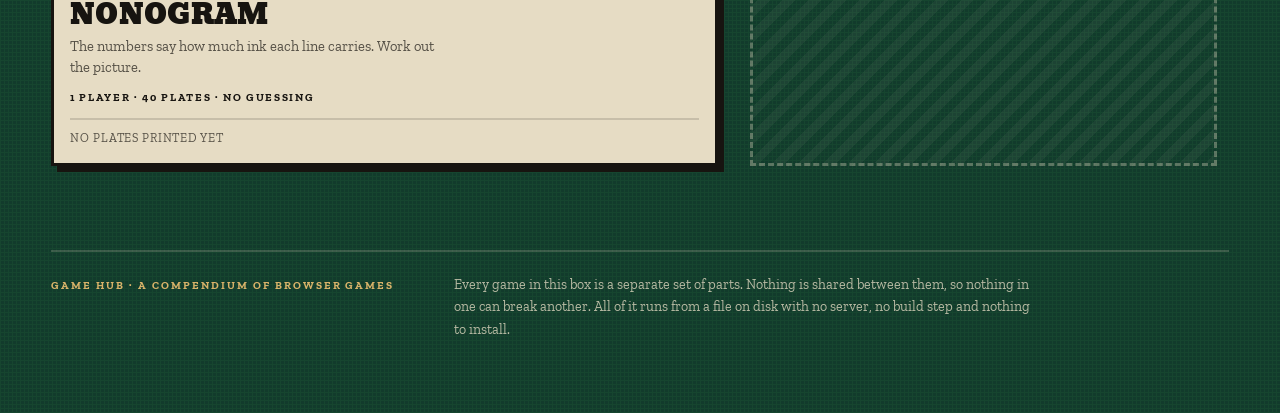
==== commit a38a280c: "Hub: update 2048 and Tic Tac Toe summaries" ====
--- a/index.html
+++ b/index.html
@@ -189,7 +189,7 @@
     </span>
     <span class="board__foot">
       <span class="board__title">2048</span>
-      <span class="board__rule">Slide the tray. Equal tiles join and double.</span>
+      <span class="board__rule">Combine matching numbers to reach 2048 before you run out of moves.</span>
       <span class="board__spec">1 player · keyboard or touch · undo included</span>
       <span class="board__record" data-record="2048">Reading the box&hellip;</span>
     </span>
@@ -217,7 +217,7 @@
     </span>
     <span class="board__foot">
       <span class="board__title">Tic Tac Toe</span>
-      <span class="board__rule">Three in a row wins. Who starts alternates.</span>
+      <span class="board__rule">Three in a row wins.</span>
       <span class="board__spec">2 players · same screen · 2 minutes</span>
       <span class="board__record" data-record="ttt">Reading the box&hellip;</span>
     </span>
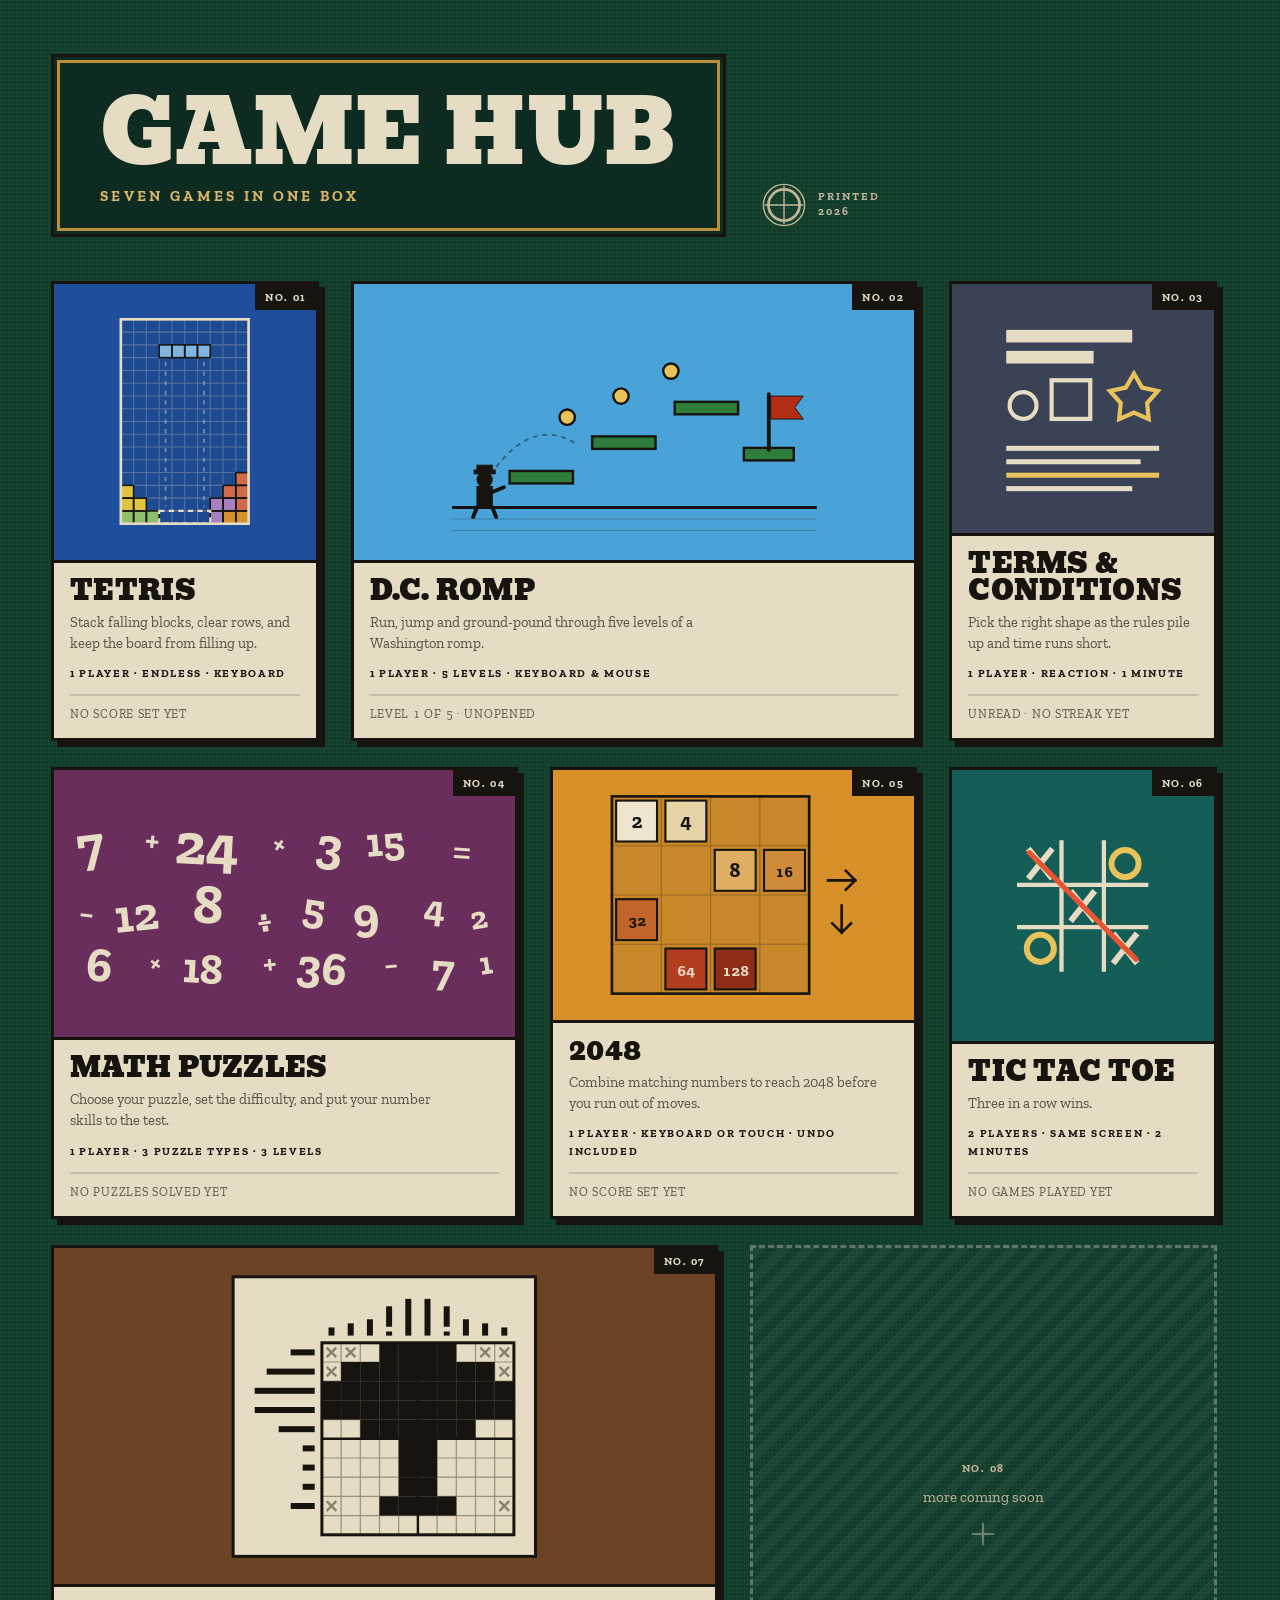
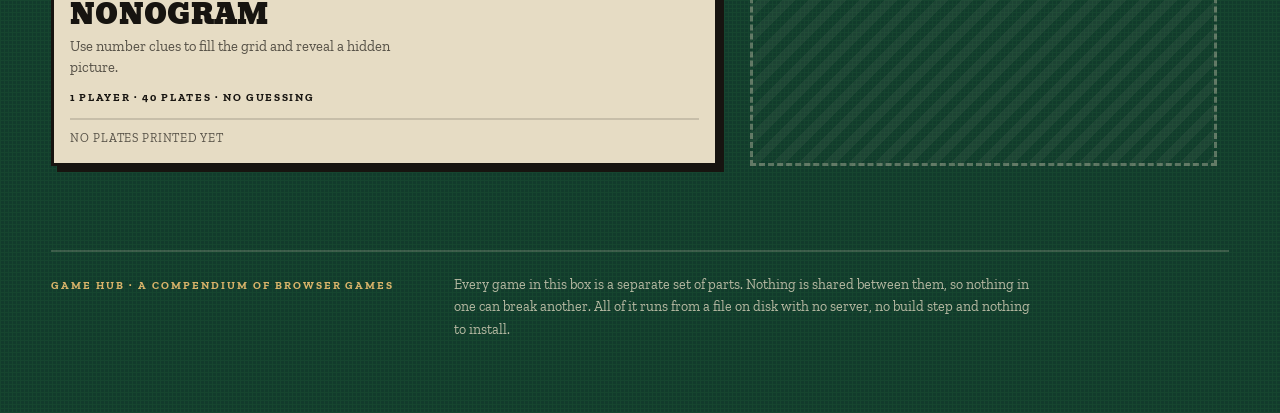
==== commit 6905a52b: "Hub: update Nonogram summary" ====
--- a/index.html
+++ b/index.html
@@ -240,7 +240,7 @@
     </span>
     <span class="board__foot">
       <span class="board__title">Nonogram</span>
-      <span class="board__rule">The numbers say how much ink each line carries. Work out the picture.</span>
+      <span class="board__rule">Use number clues to fill the grid and reveal a hidden picture.</span>
       <span class="board__spec">1 player &middot; 40 plates &middot; no guessing</span>
       <span class="board__record" data-record="ink">Reading the box&hellip;</span>
     </span>
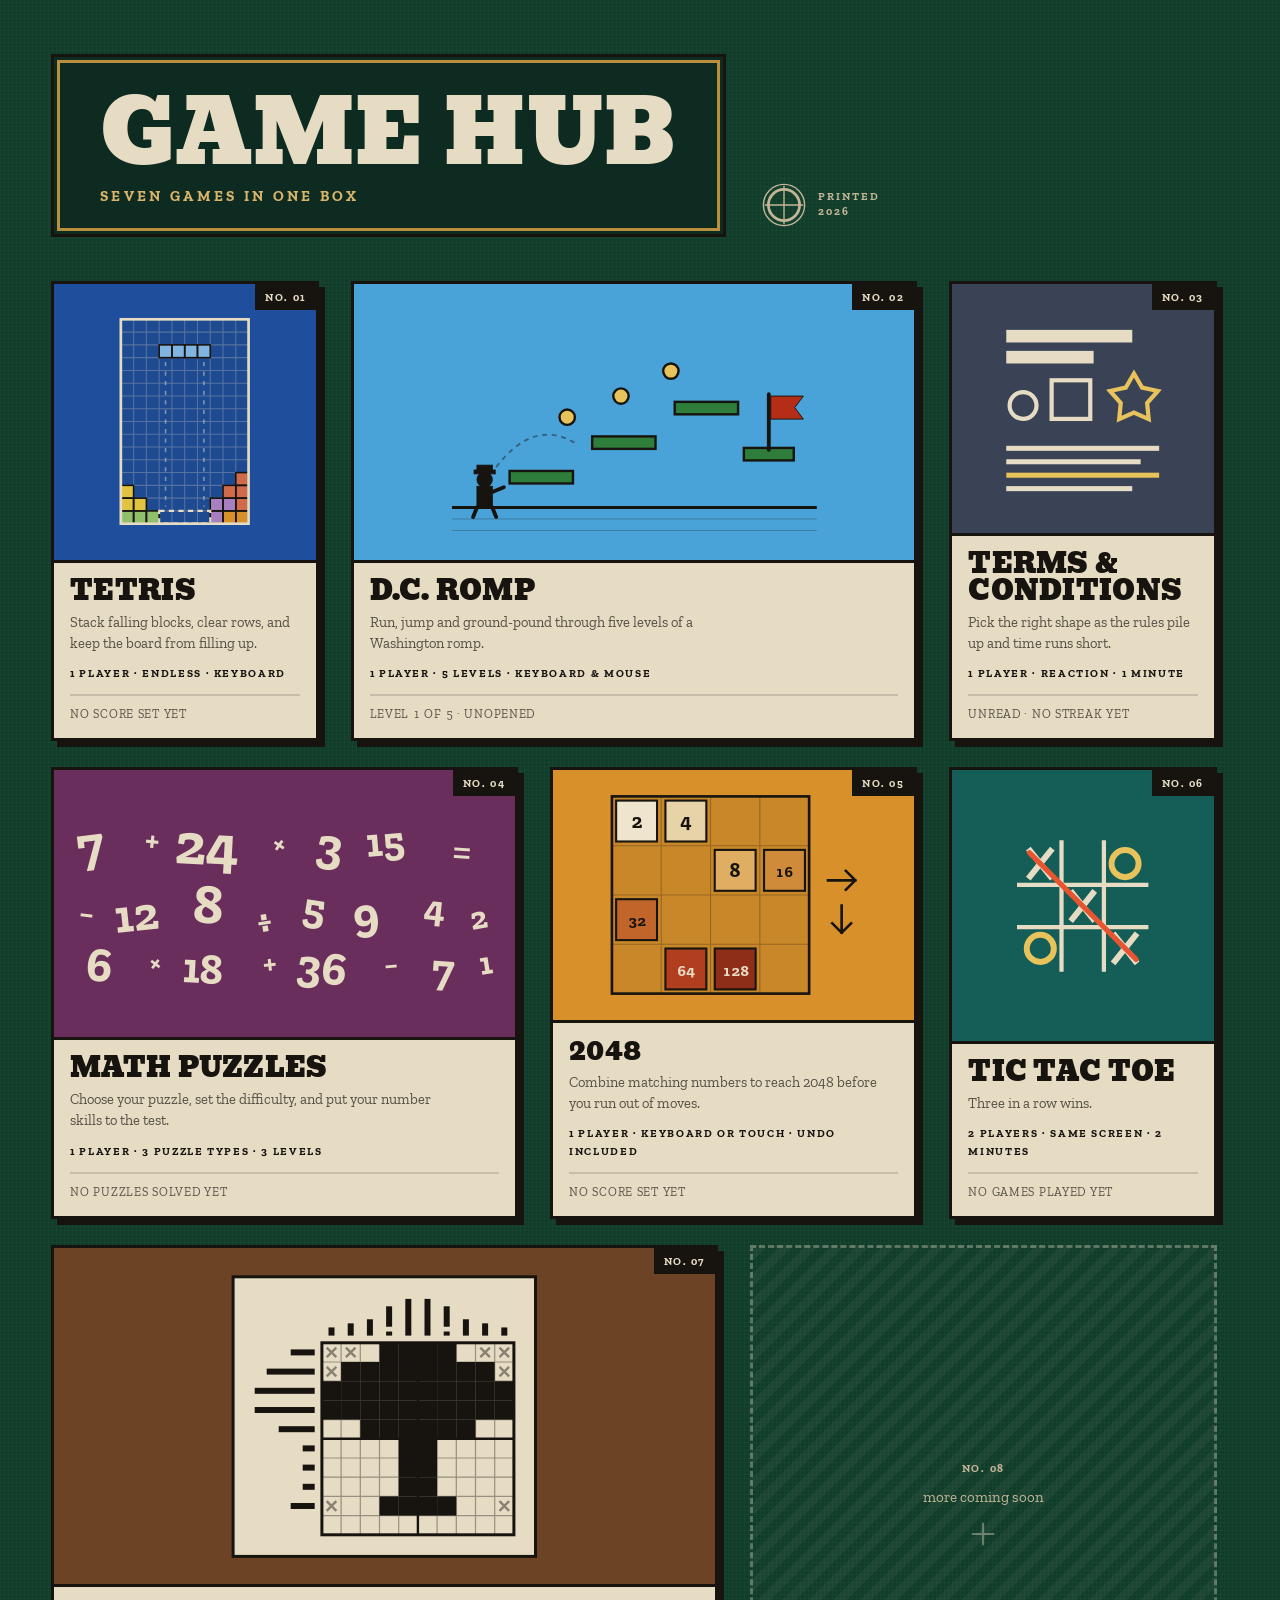
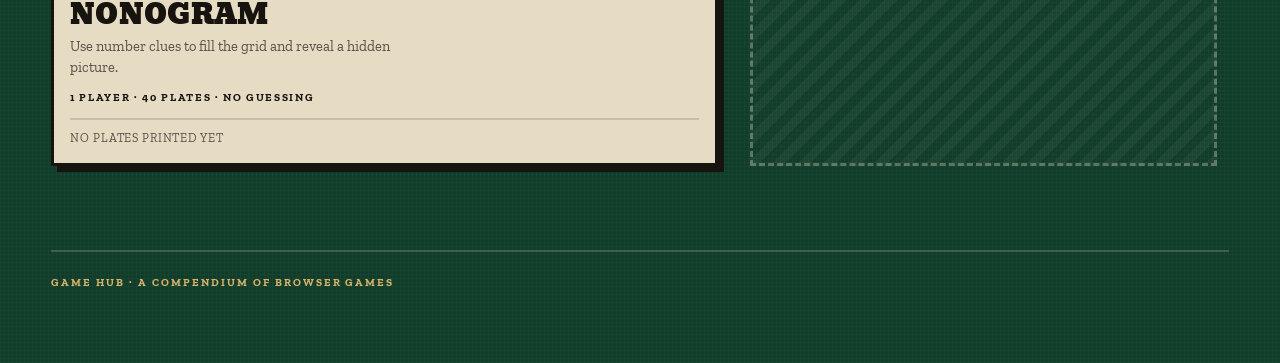
==== commit 4bd81859: "Hub: remove technical footer paragraph" ====
--- a/index.html
+++ b/index.html
@@ -258,7 +258,6 @@
 
 <footer class="colophon">
   <p class="colophon__set">Game Hub &middot; a compendium of browser games</p>
-  <p class="colophon__note">Every game in this box is a separate set of parts. Nothing is shared between them, so nothing in one can break another. All of it runs from a file on disk with no server, no build step and nothing to install.</p>
 </footer>
 
 <script src="hub.js"></script>
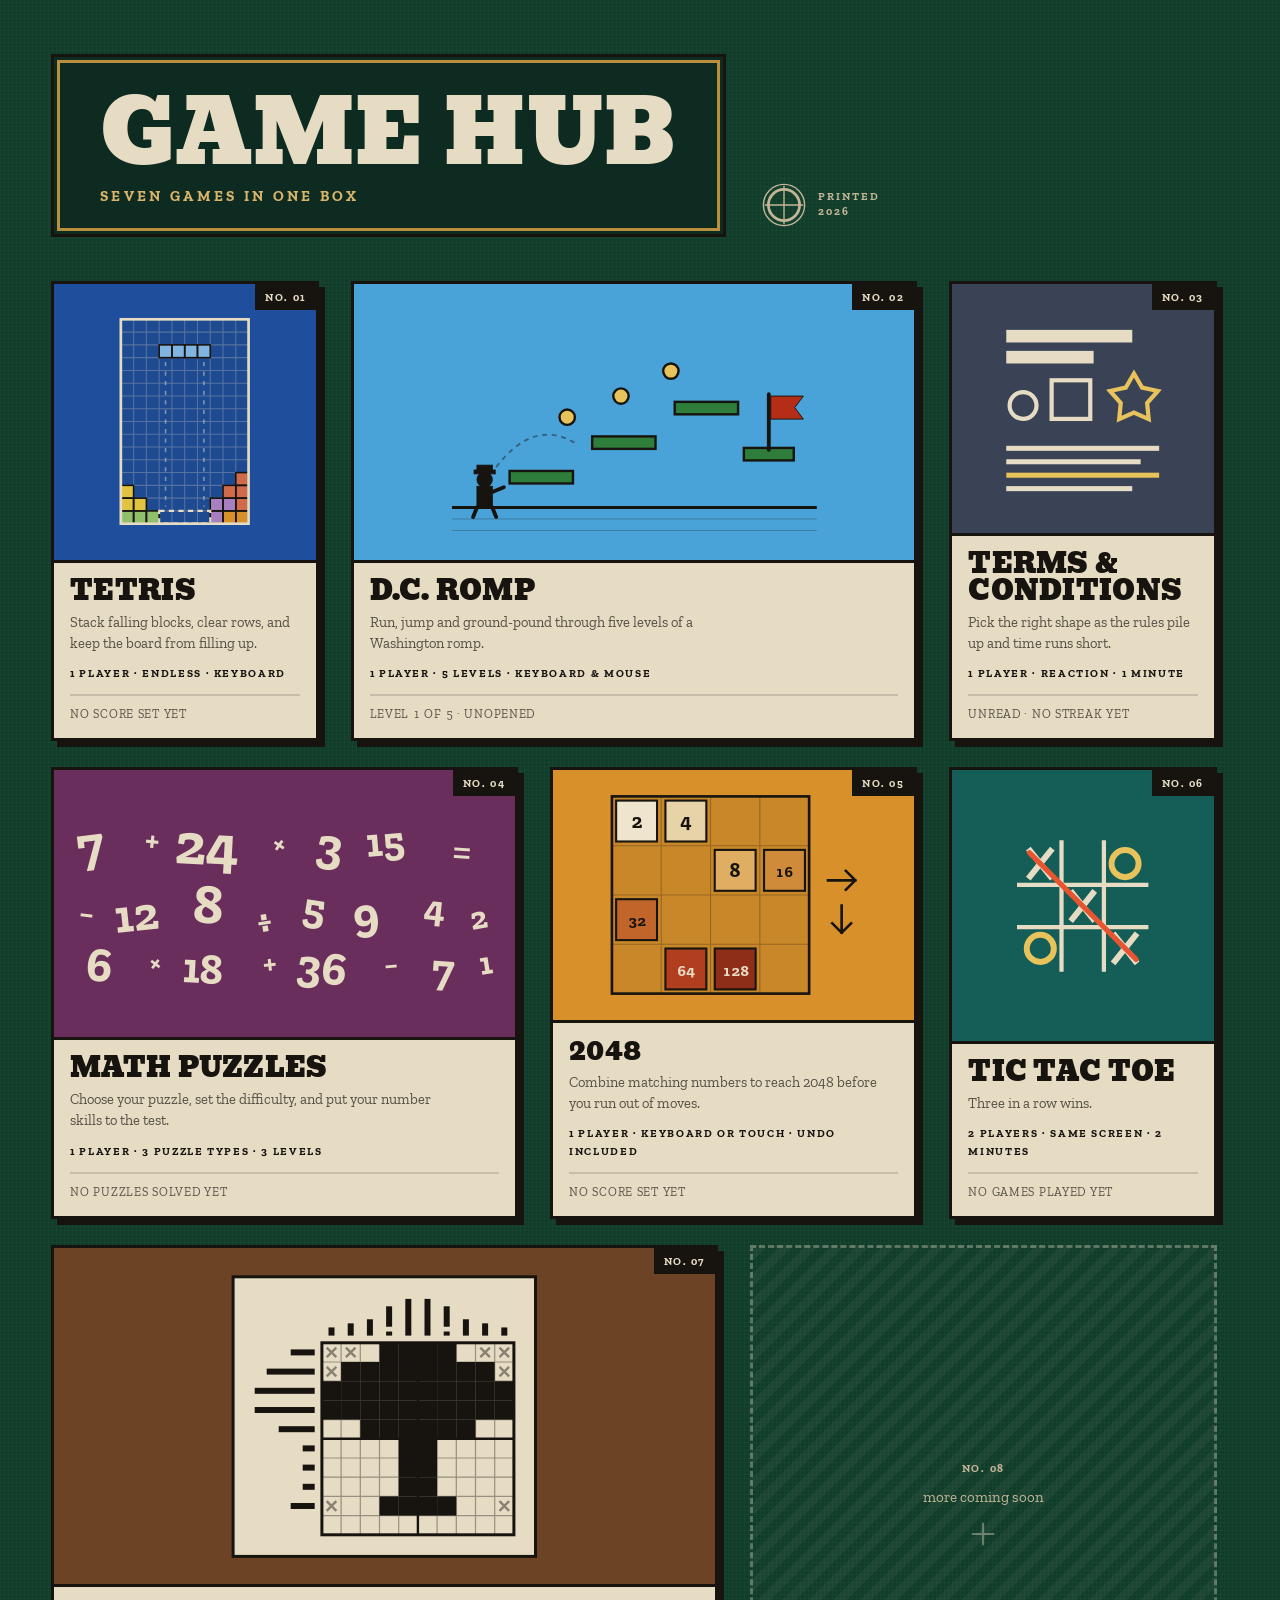
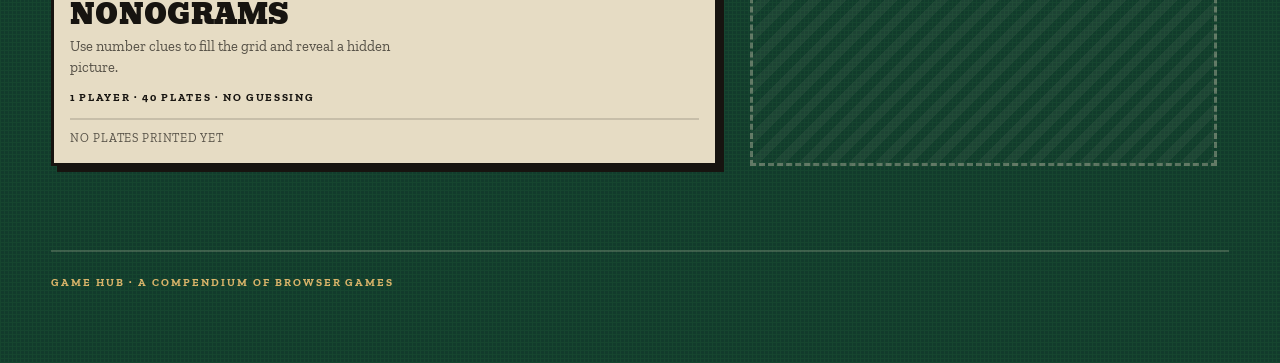
==== commit 11ab1dc3: "Rename displayed Nonogram title to Nonograms" ====
--- a/index.html
+++ b/index.html
@@ -239,7 +239,7 @@
       <span class="board__no">No.&nbsp;07</span>
     </span>
     <span class="board__foot">
-      <span class="board__title">Nonogram</span>
+      <span class="board__title">Nonograms</span>
       <span class="board__rule">Use number clues to fill the grid and reveal a hidden picture.</span>
       <span class="board__spec">1 player &middot; 40 plates &middot; no guessing</span>
       <span class="board__record" data-record="ink">Reading the box&hellip;</span>
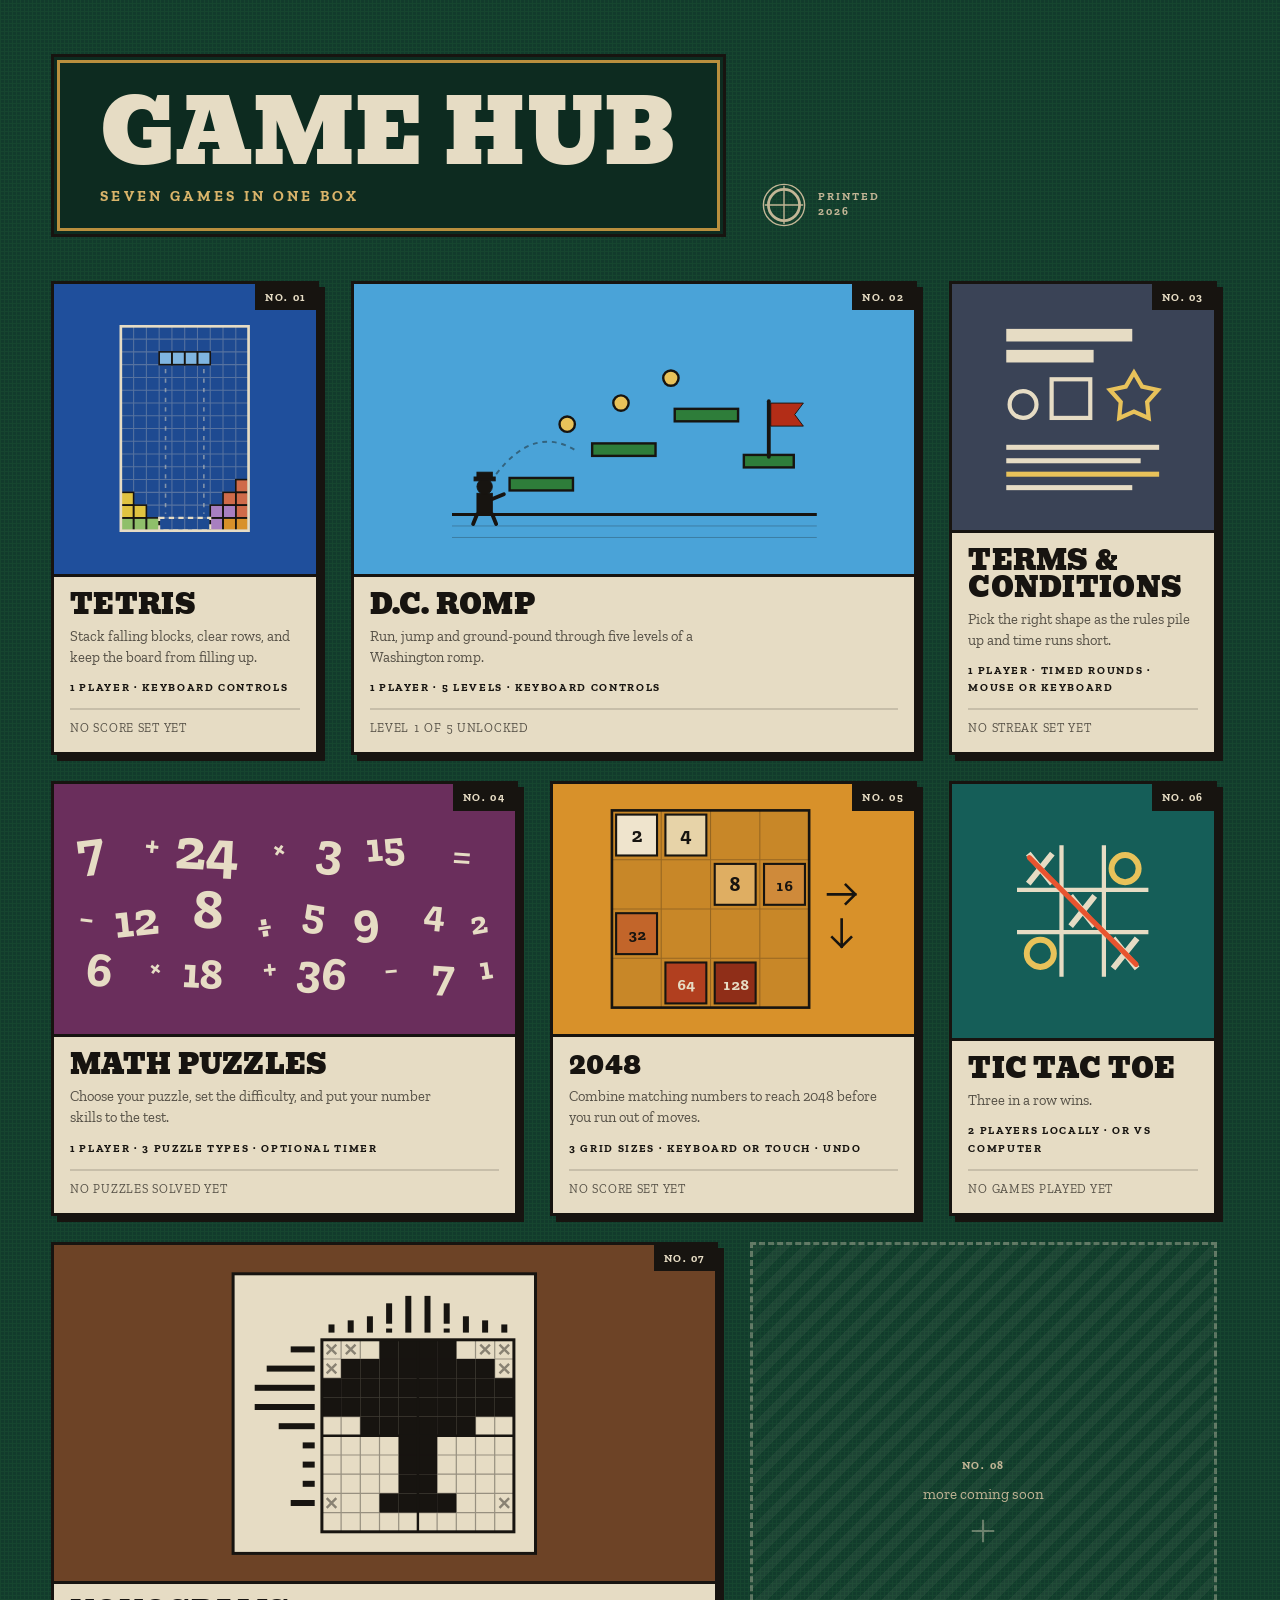
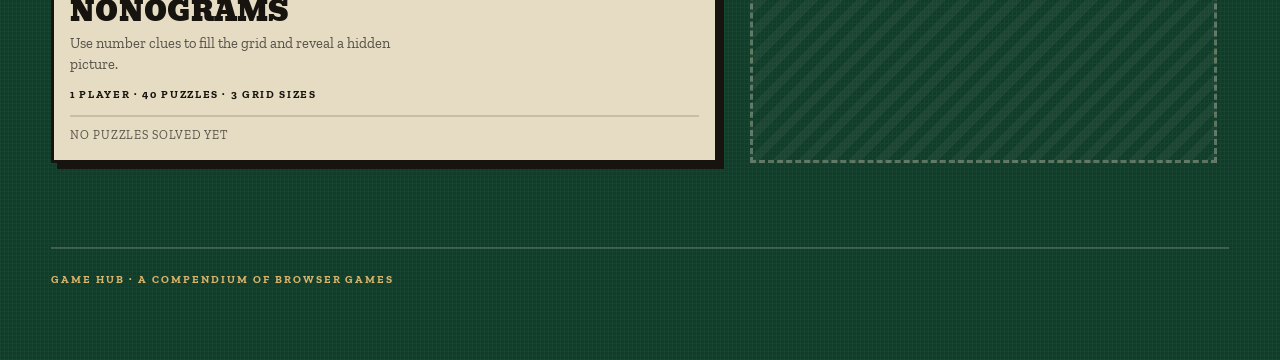
==== commit a94ac189: "Hub: clarify game card details and progress labels" ====
--- a/index.html
+++ b/index.html
@@ -46,8 +46,8 @@
     <span class="board__foot">
       <span class="board__title">Tetris</span>
       <span class="board__rule">Stack falling blocks, clear rows, and keep the board from filling up.</span>
-      <span class="board__spec">1 player · endless · keyboard</span>
-      <span class="board__record" data-record="tetris">Reading the box&hellip;</span>
+      <span class="board__spec">1 player · keyboard controls</span>
+      <span class="board__record" data-record="tetris">Loading progress&hellip;</span>
     </span>
   </a>
 
@@ -89,8 +89,8 @@
     <span class="board__foot">
       <span class="board__title">D.C. Romp</span>
       <span class="board__rule">Run, jump and ground-pound through five levels of a Washington romp.</span>
-      <span class="board__spec">1 player · 5 levels · keyboard &amp; mouse</span>
-      <span class="board__record" data-record="romp">Reading the box&hellip;</span>
+      <span class="board__spec">1 player · 5 levels · keyboard controls</span>
+      <span class="board__record" data-record="romp">Loading progress&hellip;</span>
     </span>
   </a>
 
@@ -119,8 +119,8 @@
     <span class="board__foot">
       <span class="board__title">Terms &amp; Conditions</span>
       <span class="board__rule">Pick the right shape as the rules pile up and time runs short.</span>
-      <span class="board__spec">1 player · reaction · 1 minute</span>
-      <span class="board__record" data-record="terms">Reading the box&hellip;</span>
+      <span class="board__spec">1 player · timed rounds · mouse or keyboard</span>
+      <span class="board__record" data-record="terms">Loading progress&hellip;</span>
     </span>
   </a>
 
@@ -159,8 +159,8 @@
     <span class="board__foot">
       <span class="board__title">Math Puzzles</span>
       <span class="board__rule">Choose your puzzle, set the difficulty, and put your number skills to the test.</span>
-      <span class="board__spec">1 player · 3 puzzle types · 3 levels</span>
-      <span class="board__record" data-record="math">Reading the box&hellip;</span>
+      <span class="board__spec">1 player · 3 puzzle types · optional timer</span>
+      <span class="board__record" data-record="math">Loading progress&hellip;</span>
     </span>
   </a>
 
@@ -190,8 +190,8 @@
     <span class="board__foot">
       <span class="board__title">2048</span>
       <span class="board__rule">Combine matching numbers to reach 2048 before you run out of moves.</span>
-      <span class="board__spec">1 player · keyboard or touch · undo included</span>
-      <span class="board__record" data-record="2048">Reading the box&hellip;</span>
+      <span class="board__spec">3 grid sizes · keyboard or touch · undo</span>
+      <span class="board__record" data-record="2048">Loading progress&hellip;</span>
     </span>
   </a>
 
@@ -218,8 +218,8 @@
     <span class="board__foot">
       <span class="board__title">Tic Tac Toe</span>
       <span class="board__rule">Three in a row wins.</span>
-      <span class="board__spec">2 players · same screen · 2 minutes</span>
-      <span class="board__record" data-record="ttt">Reading the box&hellip;</span>
+      <span class="board__spec">2 players locally · or vs computer</span>
+      <span class="board__record" data-record="ttt">Loading progress&hellip;</span>
     </span>
   </a>
 
@@ -241,8 +241,8 @@
     <span class="board__foot">
       <span class="board__title">Nonograms</span>
       <span class="board__rule">Use number clues to fill the grid and reveal a hidden picture.</span>
-      <span class="board__spec">1 player &middot; 40 plates &middot; no guessing</span>
-      <span class="board__record" data-record="ink">Reading the box&hellip;</span>
+      <span class="board__spec">1 player &middot; 40 puzzles &middot; 3 grid sizes</span>
+      <span class="board__record" data-record="ink">Loading progress&hellip;</span>
     </span>
   </a>
 
